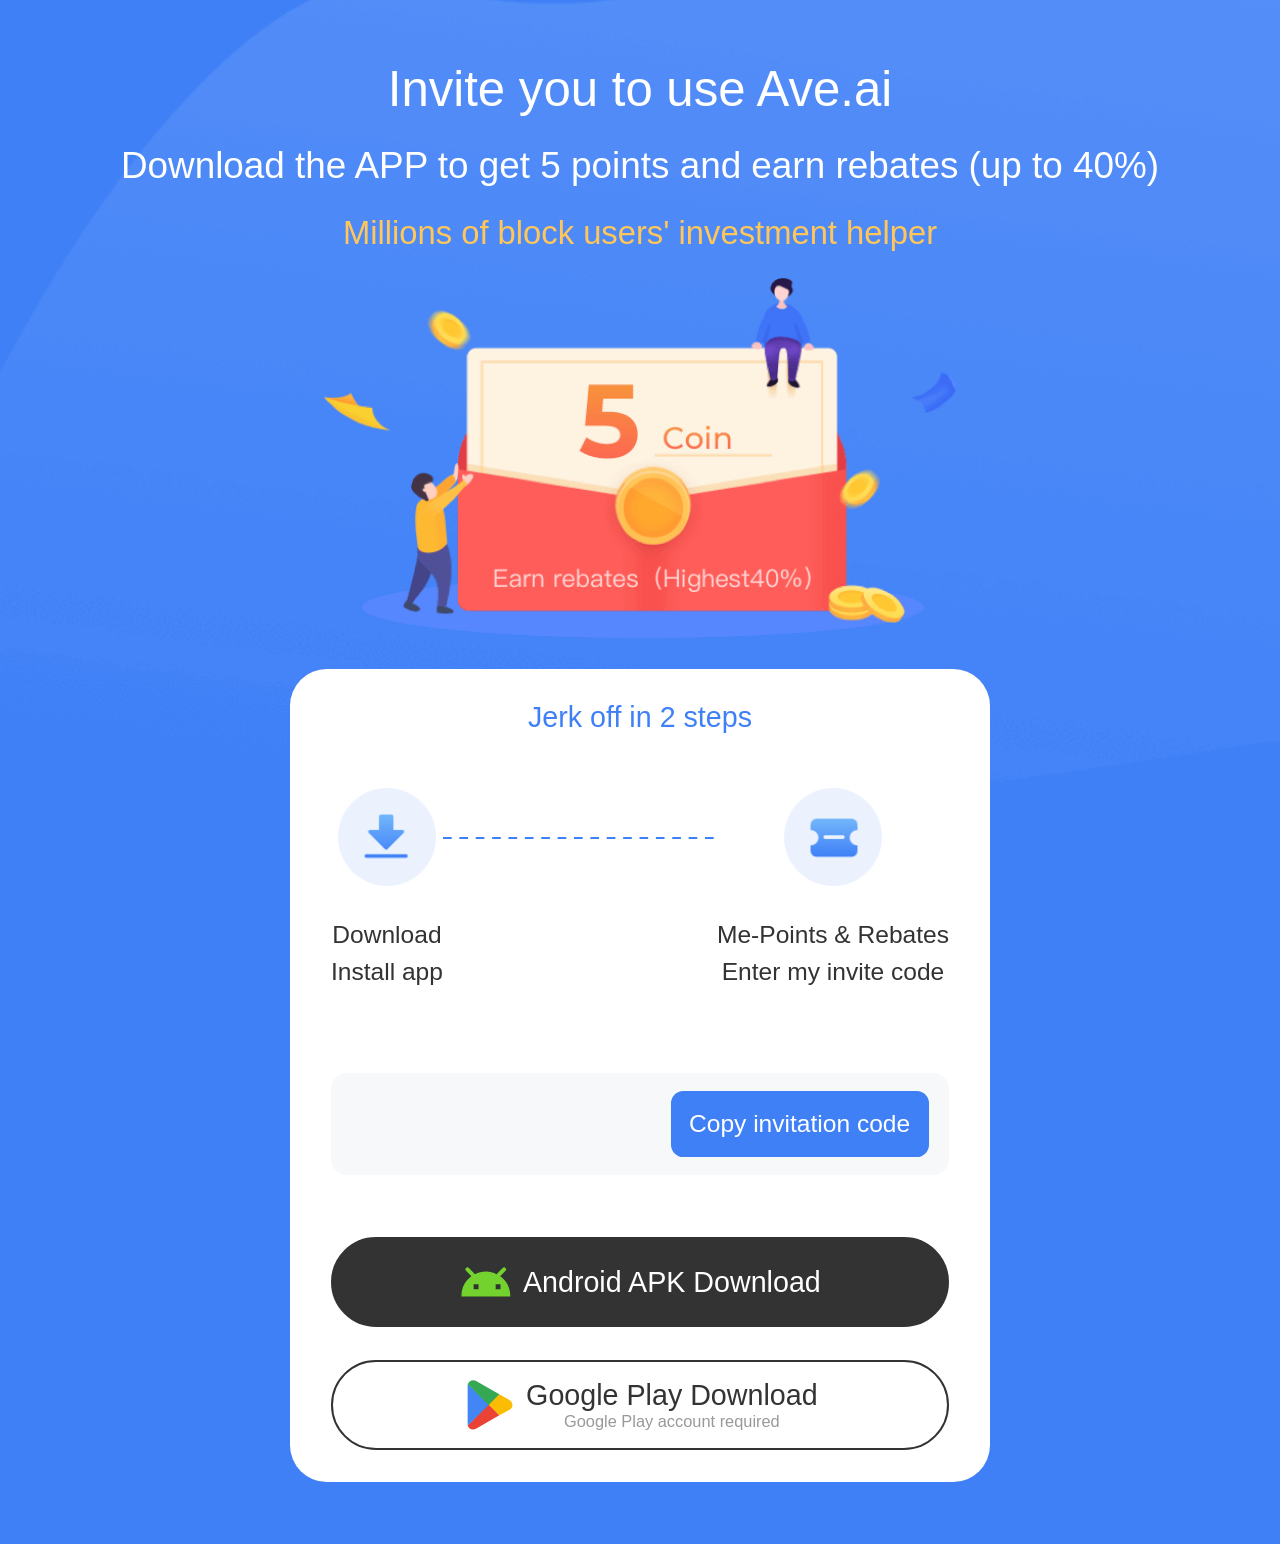
==== link/index.html @ e86d66be "deploy" ====
<!DOCTYPE html>
<html lang="en">
  <head>
    <meta charset="UTF-8" />
    <meta name="viewport" content="width=device-width, initial-scale=1.0, maximum-scale=1.0, minimum-scale=1.0, user-scalable=no" viewport-fit=cover />
    <link rel="icon" href="/favicon.ico" />
    <title>Ave.ai</title>
    <script async src="https://www.googletagmanager.com/gtag/js?id=G-LFKW8KRD0V"></script>
    <script type="module" crossorigin src="/assets/nested.1248a2ea.js"></script>
    <link rel="modulepreload" crossorigin href="/assets/vue-vendor.aaf9f205.js">
    <link rel="modulepreload" crossorigin href="/assets/vendor.1f164113.js">
    <link rel="modulepreload" crossorigin href="/assets/vant-vendor.831bb53a.js">
    <link rel="modulepreload" crossorigin href="/assets/index.9c7d7790.js">
    <link rel="modulepreload" crossorigin href="/assets/_plugin-vue_export-helper.cdc0426e.js">
    <link rel="stylesheet" href="/assets/index.9d320b79.css">
    <link rel="stylesheet" href="/assets/vant-vendor.cabc04f6.css">
    <link rel="stylesheet" href="/assets/index.84f92d36.css">
    <script type="module">try{import.meta.url;import("_").catch(()=>1);}catch(e){}window.__vite_is_modern_browser=true;</script>
    <script type="module">!function(){if(window.__vite_is_modern_browser)return;console.warn("vite: loading legacy build because dynamic import or import.meta.url is unsupported, syntax error above should be ignored");var e=document.getElementById("vite-legacy-polyfill"),n=document.createElement("script");n.src=e.src,n.onload=function(){System.import(document.getElementById('vite-legacy-entry').getAttribute('data-src'))},document.body.appendChild(n)}();</script>
  </head>
  <body>
    <div id="app"></div>
    

    <script>
      window.dataLayer = window.dataLayer || [];
      function gtag(){dataLayer.push(arguments);}
      gtag('js', new Date());

      gtag('config', 'G-LFKW8KRD0V');
    </script>
    <script nomodule>!function(){var e=document,t=e.createElement("script");if(!("noModule"in t)&&"onbeforeload"in t){var n=!1;e.addEventListener("beforeload",(function(e){if(e.target===t)n=!0;else if(!e.target.hasAttribute("nomodule")||!n)return;e.preventDefault()}),!0),t.type="module",t.src=".",e.head.appendChild(t),t.remove()}}();</script>
    <script nomodule crossorigin id="vite-legacy-polyfill" src="/assets/polyfills-legacy.f21f6233.js"></script>
    <script nomodule crossorigin id="vite-legacy-entry" data-src="/assets/nested-legacy.c40b9d53.js">System.import(document.getElementById('vite-legacy-entry').getAttribute('data-src'))</script>
  </body>
</html>
---- assets/index.9d320b79.css ----
/*! normalize.css v8.0.1 | MIT License | github.com/necolas/normalize.css */html,body{margin:0;width:100%;line-height:1.15;-webkit-text-size-adjust:100%;font-family:"Poppins-Regular",system-ui,\2014 apple-system,Segoe UI,Rototo,Emoji,sans-serif;-webkit-overflow-scrolling:touch}*{box-sizing:border-box}main{display:block}h1{font-size:2em;margin:.67em 0}hr{box-sizing:content-box;height:0;overflow:visible}pre{font-family:monospace,monospace;font-size:1em}a{background-color:transparent}abbr[title]{border-bottom:none;text-decoration:underline;-webkit-text-decoration:underline dotted;text-decoration:underline dotted}b,strong{font-weight:bolder}code,kbd,samp{font-family:monospace,monospace;font-size:1em}small{font-size:80%}sub,sup{font-size:75%;line-height:0;position:relative;vertical-align:baseline}sub{bottom:-.25em}sup{top:-.5em}img{border-style:none}button,input,optgroup,select,textarea{font-family:inherit;font-size:100%;line-height:1.15;margin:0}button,input{overflow:visible}button,select{text-transform:none}button,[type=button],[type=reset],[type=submit]{-webkit-appearance:button}button::-moz-focus-inner,[type=button]::-moz-focus-inner,[type=reset]::-moz-focus-inner,[type=submit]::-moz-focus-inner{border-style:none;padding:0}button:-moz-focusring,[type=button]:-moz-focusring,[type=reset]:-moz-focusring,[type=submit]:-moz-focusring{outline:.02667rem dotted ButtonText}fieldset{padding:.35em .75em .625em}legend{box-sizing:border-box;color:inherit;display:table;max-width:100%;padding:0;white-space:normal}progress{vertical-align:baseline}textarea{overflow:auto}[type=checkbox],[type=radio]{box-sizing:border-box;padding:0}[type=number]::-webkit-inner-spin-button,[type=number]::-webkit-outer-spin-button{height:auto}[type=search]{-webkit-appearance:textfield;outline-offset:-.05333rem}[type=search]::-webkit-search-decoration{-webkit-appearance:none}::-webkit-file-upload-button{-webkit-appearance:button;font:inherit}details{display:block}summary{display:list-item}template{display:none}[hidden]{display:none}ul,li{margin:0;padding:0;list-style:none}.iconfont-svg{width:1em;height:1em;vertical-align:-.15em;fill:currentColor;overflow:hidden}.clickable:active{opacity:.5}@font-face{font-family:iconfont;src:url([data-uri]) format("woff2"),url([data-uri]) format("woff"),url([data-uri]) format("truetype")}.iconfont{font-family:iconfont!important;font-size:.42667rem;font-style:normal;-webkit-font-smoothing:antialiased;-moz-osx-font-smoothing:grayscale}.icon-anzhuo:before{content:"\ea3c"}.icon-a-Googleplay2:before{content:"\ea3d"}.icon-download:before{content:"\e852"}.icon-integral:before{content:"\ea36"}.icon-rebates:before{content:"\ea37"}.icon-edit:before{content:"\e66e"}.icon-copy:before{content:"\e9f9"}
---- assets/index.84f92d36.css ----
@media screen and (min-width: 768px){html{font-size:76.8px!important}}.max-width-700{max-width:700px}.download-container[data-v-d731ff10]{background:#3F80F7;padding:.8rem .42667rem;background-image:url(/assets/download-bg.2e8d8882.png);background-size:100% auto;background-position:center;background-repeat:repeat-x;min-height:100vh;margin:0 auto}.guide-container[data-v-d731ff10]{position:fixed;top:0;left:0;bottom:0;right:0;display:flex;flex-direction:column}.guide-container img[data-v-d731ff10]{width:100%}.title-1[data-v-d731ff10]{margin:0;font-size:.64rem;color:#fff;letter-spacing:0;text-align:center;font-weight:500}.title-2[data-v-d731ff10]{font-size:.48rem;color:#fff;letter-spacing:0;text-align:center;font-weight:500;margin:.34667rem 0}.title-3[data-v-d731ff10]{font-size:.42667rem;color:#ffc659;letter-spacing:0;text-align:center;font-weight:500;margin:.34667rem 0}.image-container[data-v-d731ff10]{text-align:center;margin-bottom:.34667rem}.image-container img[data-v-d731ff10]{width:8.26667rem;max-width:100%}.card[data-v-d731ff10]{background:#FFFFFF;border-radius:.48rem;padding:.42667rem .53333rem;margin:0 auto}.card-1[data-v-d731ff10]{font-size:.37333rem;color:#3f80f7;letter-spacing:0;text-align:center;font-weight:400;margin-bottom:.69333rem}.card-2[data-v-d731ff10]{font-size:.32rem;color:#333;letter-spacing:0;text-align:center;font-weight:400;display:flex;justify-content:space-between}.card-2_item[data-v-d731ff10]{line-height:1.5}.card-2_item-icon[data-v-d731ff10]{height:1.28rem;margin-bottom:.26667rem}.card-2_item-line[data-v-d731ff10]{flex:1;width:100%;height:.02667rem;background-image:linear-gradient(to right,#3F80F7 0%,#3F80F7 50%,transparent 50%);background-size:.21333rem .02667rem;background-repeat:repeat-x;margin:.64rem 0}.card-3[data-v-d731ff10]{background:#F7F8FA;border-radius:.21333rem;display:flex;justify-content:space-between;align-items:center;padding:.24rem .26667rem .24rem .4rem;margin:1.06667rem 0 .8rem}.card-3_left[data-v-d731ff10]{padding:.13333rem;font-size:.42667rem;color:#3f80f7;letter-spacing:.072rem;text-align:center;font-weight:500}.card-3_right[data-v-d731ff10]{border-radius:.16rem}.font-des[data-v-d731ff10]{font-size:.21333rem;color:#999;letter-spacing:0;font-weight:400}.download-btn[data-v-d731ff10]{margin-top:.42667rem}
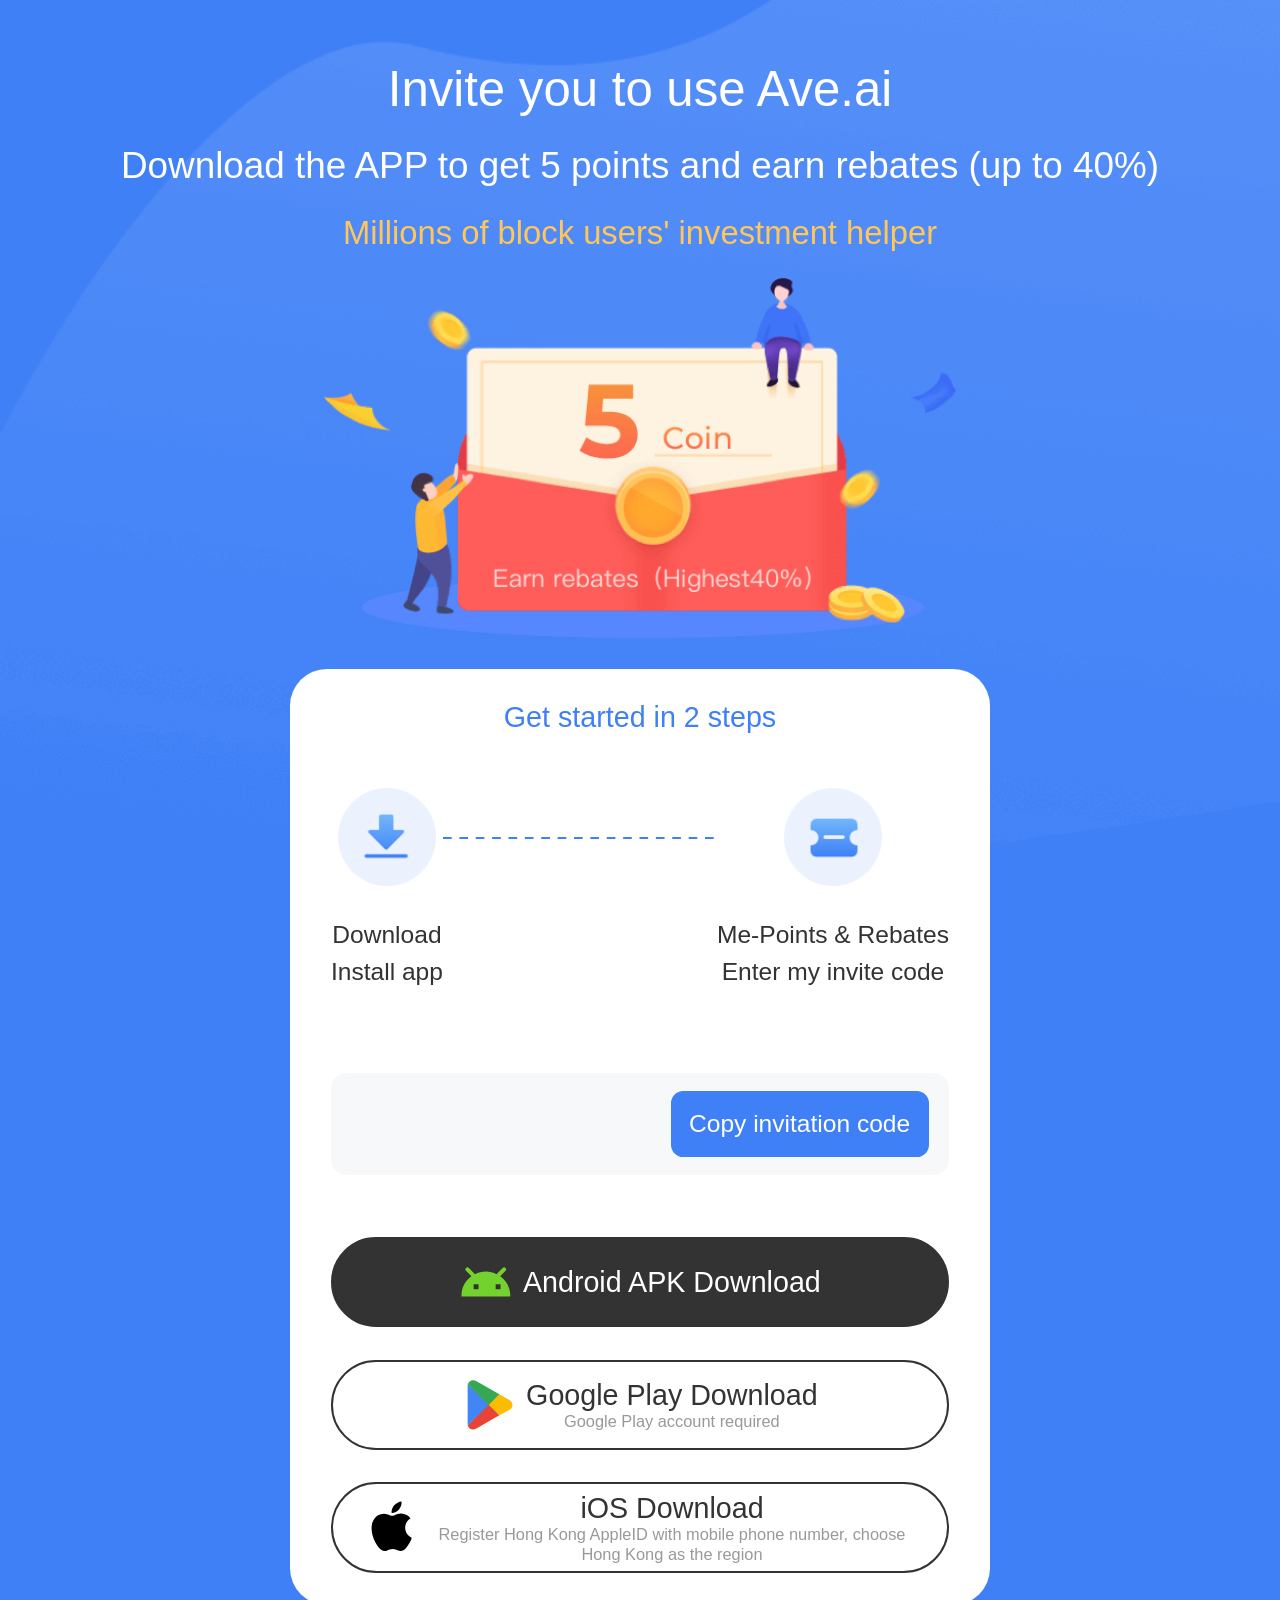
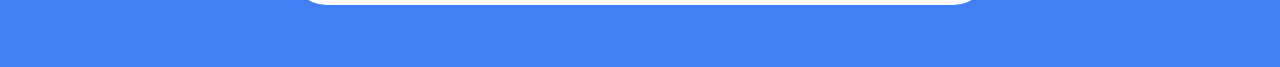
==== commit ef9d2368: "deploy" ====
--- a/link/index.html
+++ b/link/index.html
@@ -6,15 +6,15 @@
     <link rel="icon" href="/favicon.ico" />
     <title>Ave.ai</title>
     <script async src="https://www.googletagmanager.com/gtag/js?id=G-LFKW8KRD0V"></script>
-    <script type="module" crossorigin src="/assets/nested.1248a2ea.js"></script>
-    <link rel="modulepreload" crossorigin href="/assets/vue-vendor.aaf9f205.js">
-    <link rel="modulepreload" crossorigin href="/assets/vendor.1f164113.js">
-    <link rel="modulepreload" crossorigin href="/assets/vant-vendor.831bb53a.js">
-    <link rel="modulepreload" crossorigin href="/assets/index.9c7d7790.js">
+    <script type="module" crossorigin src="/assets/nested.cc8485cd.js"></script>
+    <link rel="modulepreload" crossorigin href="/assets/vue-vendor.35e46c5c.js">
+    <link rel="modulepreload" crossorigin href="/assets/vendor.98e38a8a.js">
+    <link rel="modulepreload" crossorigin href="/assets/vant-vendor.4ef3227d.js">
+    <link rel="modulepreload" crossorigin href="/assets/index.6fadf46c.js">
     <link rel="modulepreload" crossorigin href="/assets/_plugin-vue_export-helper.cdc0426e.js">
-    <link rel="stylesheet" href="/assets/index.9d320b79.css">
-    <link rel="stylesheet" href="/assets/vant-vendor.cabc04f6.css">
-    <link rel="stylesheet" href="/assets/index.84f92d36.css">
+    <link rel="stylesheet" href="/assets/index.a86b4aa0.css">
+    <link rel="stylesheet" href="/assets/vant-vendor.e885b03b.css">
+    <link rel="stylesheet" href="/assets/index.84b27f82.css">
     <script type="module">try{import.meta.url;import("_").catch(()=>1);}catch(e){}window.__vite_is_modern_browser=true;</script>
     <script type="module">!function(){if(window.__vite_is_modern_browser)return;console.warn("vite: loading legacy build because dynamic import or import.meta.url is unsupported, syntax error above should be ignored");var e=document.getElementById("vite-legacy-polyfill"),n=document.createElement("script");n.src=e.src,n.onload=function(){System.import(document.getElementById('vite-legacy-entry').getAttribute('data-src'))},document.body.appendChild(n)}();</script>
   </head>
@@ -31,6 +31,6 @@
     </script>
     <script nomodule>!function(){var e=document,t=e.createElement("script");if(!("noModule"in t)&&"onbeforeload"in t){var n=!1;e.addEventListener("beforeload",(function(e){if(e.target===t)n=!0;else if(!e.target.hasAttribute("nomodule")||!n)return;e.preventDefault()}),!0),t.type="module",t.src=".",e.head.appendChild(t),t.remove()}}();</script>
     <script nomodule crossorigin id="vite-legacy-polyfill" src="/assets/polyfills-legacy.f21f6233.js"></script>
-    <script nomodule crossorigin id="vite-legacy-entry" data-src="/assets/nested-legacy.c40b9d53.js">System.import(document.getElementById('vite-legacy-entry').getAttribute('data-src'))</script>
+    <script nomodule crossorigin id="vite-legacy-entry" data-src="/assets/nested-legacy.ac1df27c.js">System.import(document.getElementById('vite-legacy-entry').getAttribute('data-src'))</script>
   </body>
 </html>
--- a/assets/index.a86b4aa0.css
+++ b/assets/index.a86b4aa0.css
@@ -0,0 +1 @@
+/*! normalize.css v8.0.1 | MIT License | github.com/necolas/normalize.css */html,body{margin:0;width:100%;line-height:1.15;-webkit-text-size-adjust:100%;font-family:"Poppins-Regular",system-ui,\2014 apple-system,Segoe UI,Rototo,Emoji,sans-serif;-webkit-overflow-scrolling:touch}*{box-sizing:border-box}main{display:block}h1{font-size:2em;margin:.67em 0}hr{box-sizing:content-box;height:0;overflow:visible}pre{font-family:monospace,monospace;font-size:1em}a{background-color:transparent}abbr[title]{border-bottom:none;text-decoration:underline;-webkit-text-decoration:underline dotted;text-decoration:underline dotted}b,strong{font-weight:bolder}code,kbd,samp{font-family:monospace,monospace;font-size:1em}small{font-size:80%}sub,sup{font-size:75%;line-height:0;position:relative;vertical-align:baseline}sub{bottom:-.25em}sup{top:-.5em}img{border-style:none}button,input,optgroup,select,textarea{font-family:inherit;font-size:100%;line-height:1.15;margin:0}button,input{overflow:visible}button,select{text-transform:none}button,[type=button],[type=reset],[type=submit]{-webkit-appearance:button}button::-moz-focus-inner,[type=button]::-moz-focus-inner,[type=reset]::-moz-focus-inner,[type=submit]::-moz-focus-inner{border-style:none;padding:0}button:-moz-focusring,[type=button]:-moz-focusring,[type=reset]:-moz-focusring,[type=submit]:-moz-focusring{outline:.02667rem dotted ButtonText}fieldset{padding:.35em .75em .625em}legend{box-sizing:border-box;color:inherit;display:table;max-width:100%;padding:0;white-space:normal}progress{vertical-align:baseline}textarea{overflow:auto}[type=checkbox],[type=radio]{box-sizing:border-box;padding:0}[type=number]::-webkit-inner-spin-button,[type=number]::-webkit-outer-spin-button{height:auto}[type=search]{-webkit-appearance:textfield;outline-offset:-.05333rem}[type=search]::-webkit-search-decoration{-webkit-appearance:none}::-webkit-file-upload-button{-webkit-appearance:button;font:inherit}details{display:block}summary{display:list-item}template{display:none}[hidden]{display:none}ul,li{margin:0;padding:0;list-style:none}.iconfont-svg{width:1em;height:1em;vertical-align:-.15em;fill:currentColor;overflow:hidden}.clickable:active{opacity:.5}@font-face{font-family:iconfont;src:url([data-uri]) format("woff2"),url([data-uri]) format("woff"),url([data-uri]) format("truetype")}.iconfont{font-family:iconfont!important;font-size:.42667rem;font-style:normal;-webkit-font-smoothing:antialiased;-moz-osx-font-smoothing:grayscale}.icon-iOS:before{content:"\ea64"}.icon-tianjiaLP:before{content:"\ea58"}.icon-zhuanru1:before{content:"\ea2a"}.icon-zhuanchu1:before{content:"\ea2b"}.icon-zhuanru-1:before{content:"\ea2c"}.icon-zhuanchu-1:before{content:"\ea2d"}.icon-weizhi:before{content:"\ea57"}.icon-anzhuo:before{content:"\ea3c"}.icon-a-Googleplay2:before{content:"\ea3d"}.icon-download:before{content:"\e852"}.icon-integral:before{content:"\ea36"}.icon-rebates:before{content:"\ea37"}.icon-edit:before{content:"\e66e"}.icon-copy:before{content:"\e9f9"}
--- a/assets/index.84b27f82.css
+++ b/assets/index.84b27f82.css
@@ -0,0 +1 @@
+@media screen and (min-width: 768px){html{font-size:76.8px!important}}.max-width-700{max-width:700px}.download-container[data-v-e7658b9b]{background:#3F80F7;padding:.8rem .42667rem;background-image:url(/assets/download-bg.2e8d8882.png);background-size:100% auto;background-position:center;background-repeat:repeat-x;min-height:100vh;margin:0 auto}.guide-container[data-v-e7658b9b]{position:fixed;top:0;left:0;bottom:0;right:0;display:flex;flex-direction:column}.guide-container img[data-v-e7658b9b]{width:100%}.title-1[data-v-e7658b9b]{margin:0;font-size:.64rem;color:#fff;letter-spacing:0;text-align:center;font-weight:500}.title-2[data-v-e7658b9b]{font-size:.48rem;color:#fff;letter-spacing:0;text-align:center;font-weight:500;margin:.34667rem 0}.title-3[data-v-e7658b9b]{font-size:.42667rem;color:#ffc659;letter-spacing:0;text-align:center;font-weight:500;margin:.34667rem 0}.image-container[data-v-e7658b9b]{text-align:center;margin-bottom:.34667rem}.image-container img[data-v-e7658b9b]{width:8.26667rem;max-width:100%}.card[data-v-e7658b9b]{background:#FFFFFF;border-radius:.48rem;padding:.42667rem .53333rem;margin:0 auto}.card-1[data-v-e7658b9b]{font-size:.37333rem;color:#3f80f7;letter-spacing:0;text-align:center;font-weight:400;margin-bottom:.69333rem}.card-2[data-v-e7658b9b]{font-size:.32rem;color:#333;letter-spacing:0;text-align:center;font-weight:400;display:flex;justify-content:space-between}.card-2_item[data-v-e7658b9b]{line-height:1.5}.card-2_item-icon[data-v-e7658b9b]{height:1.28rem;margin-bottom:.26667rem}.card-2_item-line[data-v-e7658b9b]{flex:1;width:100%;height:.02667rem;background-image:linear-gradient(to right,#3F80F7 0%,#3F80F7 50%,transparent 50%);background-size:.21333rem .02667rem;background-repeat:repeat-x;margin:.64rem 0}.card-3[data-v-e7658b9b]{background:#F7F8FA;border-radius:.21333rem;display:flex;justify-content:space-between;align-items:center;padding:.24rem .26667rem .24rem .4rem;margin:1.06667rem 0 .8rem}.card-3_left[data-v-e7658b9b]{padding:.13333rem;font-size:.42667rem;color:#3f80f7;letter-spacing:.072rem;text-align:center;font-weight:500}.card-3_right[data-v-e7658b9b]{border-radius:.16rem}.font-des[data-v-e7658b9b]{font-size:.21333rem;color:#999;letter-spacing:0;font-weight:400}.download-btn[data-v-e7658b9b]{margin-top:.42667rem}
